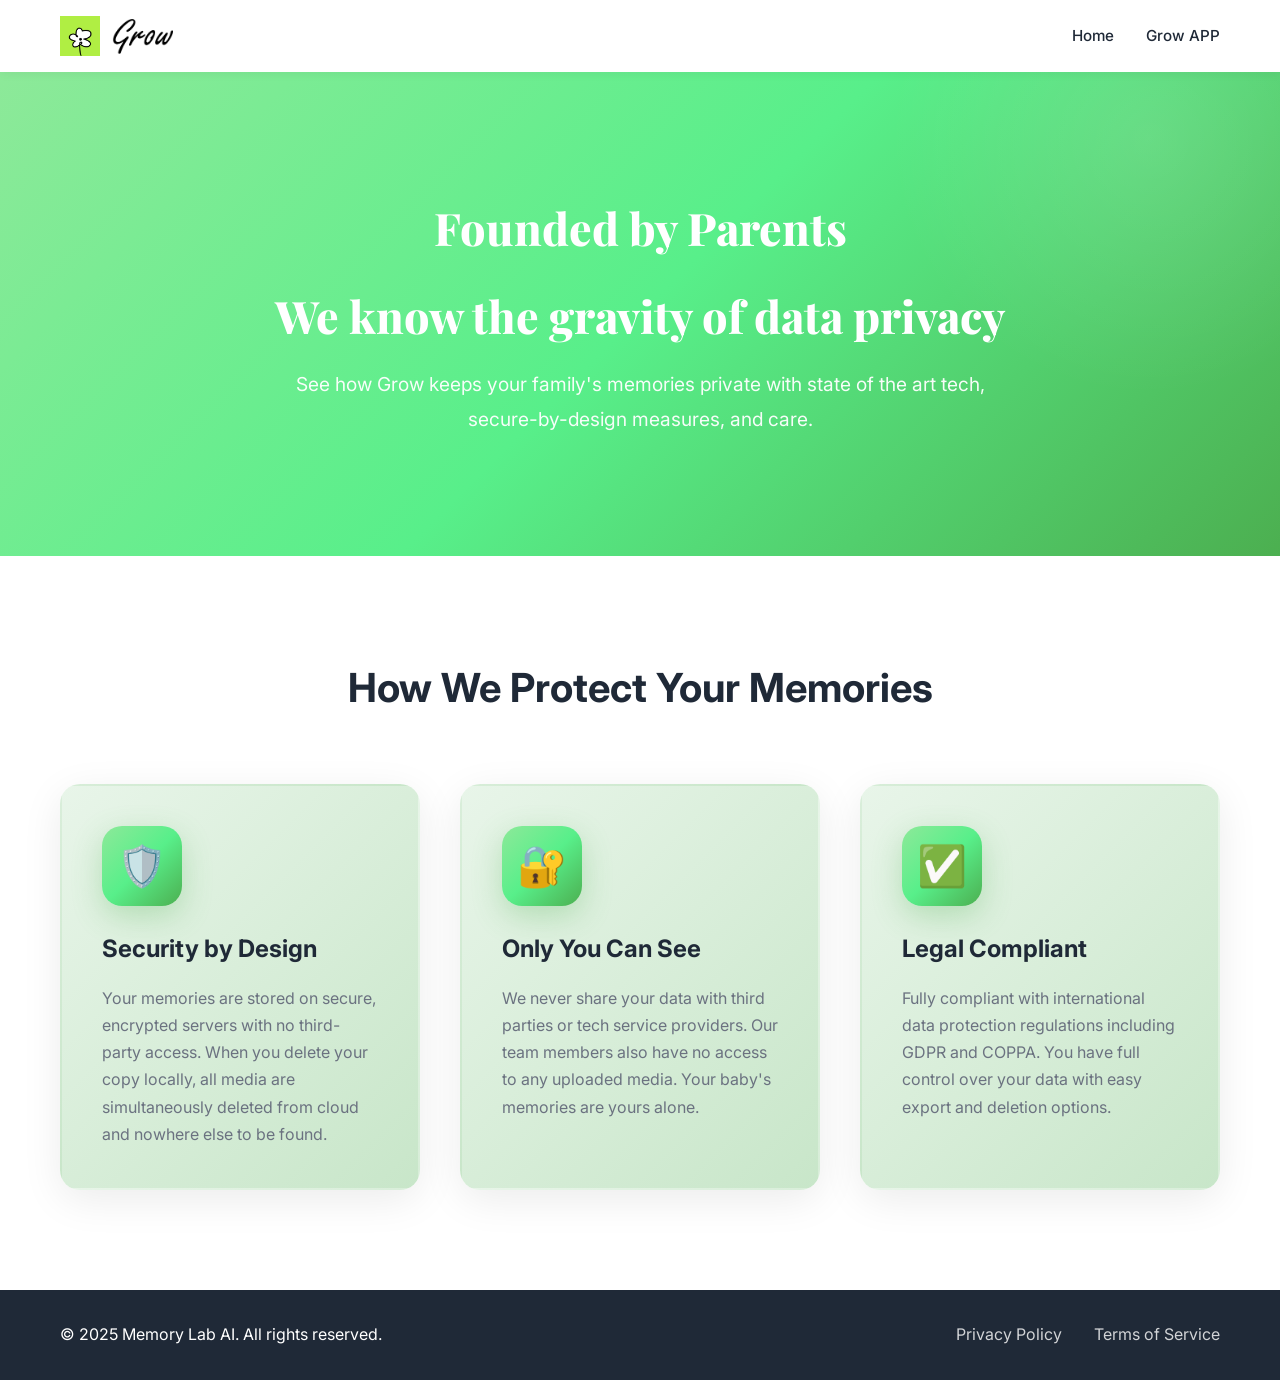
==== data-privacy.html @ 73a9a02c "for production" ====
<!DOCTYPE html>
<html lang="en">
<head>
    <meta charset="UTF-8">
    <meta name="viewport" content="width=device-width, initial-scale=1.0">
    <meta name="description" content="Learn how Grow by Memory Lab AI protects your family's memories with encryption, secure cloud storage, and privacy-first safeguards.">
    <title>Data Privacy &amp; Security | Grow</title>
    <link rel="stylesheet" href="styles.css">
    <link rel="preconnect" href="https://fonts.googleapis.com">
    <link rel="preconnect" href="https://fonts.gstatic.com" crossorigin>
    <link href="https://fonts.googleapis.com/css2?family=Inter:wght@300;400;500;600;700;800&family=Playfair+Display:wght@400;600;700&display=swap" rel="stylesheet">
    <style>
        :root {
            --grow-primary: #4caf50;
            --grow-secondary: #66bb6a;
            --grow-accent: #81c784;
            --grow-soft: #e8f5e9;
            --grow-gradient: linear-gradient(135deg, #8de999 0%, #58ef8a 50%, #4caf50 100%);
            --grow-gradient-soft: linear-gradient(135deg, #e8f5e9 0%, #c8e6c9 100%);
        }

        body {
            font-family: 'Inter', sans-serif;
            overflow-x: hidden;
        }

        .page-hero {
            background: var(--grow-gradient);
            color: white;
            text-align: center;
            padding: 120px 0;
            position: relative;
            overflow: hidden;
        }

        .page-hero::after {
            content: '';
            position: absolute;
            top: -40%;
            right: -10%;
            width: 520px;
            height: 520px;
            background: radial-gradient(circle, rgba(255,255,255,0.12) 0%, transparent 70%);
            border-radius: 50%;
        }

        .page-hero-content {
            position: relative;
            max-width: 800px;
            margin: 0 auto;
            z-index: 1;
        }

        .page-hero h1 {
            font-size: 2.8rem;
            margin-bottom: 1rem;
            font-weight: 800;
            font-family: 'Playfair Display', serif;
        }

        .page-hero p {
            font-size: 1.2rem;
            line-height: 1.8;
            opacity: 0.95;
        }

        .grow-security {
            padding: 100px 0;
            background: white;
        }

        .grow-security-grid {
            display: grid;
            grid-template-columns: repeat(auto-fit, minmax(280px, 1fr));
            gap: 2.5rem;
            margin-top: 4rem;
        }

        .grow-security-card {
            background: var(--grow-gradient-soft);
            padding: 2.5rem;
            border-radius: 20px;
            box-shadow: 0 10px 40px rgba(0,0,0,0.08);
            transition: all 0.4s cubic-bezier(0.175, 0.885, 0.32, 1.275);
            position: relative;
            overflow: hidden;
            border: 2px solid transparent;
        }

        .grow-security-card::before {
            content: '';
            position: absolute;
            top: 0;
            left: 0;
            width: 100%;
            height: 4px;
            background: var(--grow-gradient);
            transform: scaleX(0);
            transition: transform 0.4s ease;
        }

        .grow-security-card:hover {
            transform: translateY(-10px);
            box-shadow: 0 20px 60px rgba(76, 175, 80, 0.2);
            border-color: var(--grow-primary);
        }

        .grow-security-card:hover::before {
            transform: scaleX(1);
        }

        .grow-security-icon {
            width: 80px;
            height: 80px;
            border-radius: 20px;
            background: var(--grow-gradient);
            display: flex;
            align-items: center;
            justify-content: center;
            font-size: 2.5rem;
            margin-bottom: 1.5rem;
            box-shadow: 0 10px 30px rgba(76, 175, 80, 0.3);
        }

        .grow-security-card h3 {
            font-size: 1.5rem;
            margin-bottom: 1rem;
            color: var(--text-dark);
            font-weight: 700;
        }

        .grow-security-card p {
            color: var(--text-light);
            line-height: 1.7;
            font-size: 1rem;
        }

        .grow-cta {
            background: var(--grow-gradient);
            color: white;
            padding: 100px 0;
            text-align: center;
            position: relative;
            overflow: hidden;
        }

        .grow-cta::before {
            content: '';
            position: absolute;
            top: -50%;
            left: -20%;
            width: 800px;
            height: 800px;
            background: radial-gradient(circle, rgba(255,255,255,0.1) 0%, transparent 70%);
            border-radius: 50%;
        }

        .grow-cta-content {
            position: relative;
            z-index: 2;
            max-width: 700px;
            margin: 0 auto;
        }

        .grow-cta h2 {
            font-size: 2.5rem;
            font-weight: 800;
            margin-bottom: 1.5rem;
            font-family: 'Playfair Display', serif;
        }

        .grow-cta p {
            font-size: 1.2rem;
            margin-bottom: 2rem;
            opacity: 0.95;
            line-height: 1.7;
        }

        .grow-btn {
            padding: 16px 42px;
            font-size: 1.05rem;
            font-weight: 600;
            border-radius: 50px;
            text-decoration: none;
            display: inline-block;
            transition: all 0.3s ease;
            background: white;
            color: var(--grow-primary);
            box-shadow: 0 10px 40px rgba(0,0,0,0.2);
        }

        .grow-btn:hover {
            transform: translateY(-3px);
            box-shadow: 0 15px 50px rgba(0,0,0,0.3);
        }
    </style>
</head>
<body>
    <nav class="navbar">
        <div class="container">
            <div class="nav-brand">
                <a href="index.html" class="nav-brand-link">
                    <img src="assets/logo.png" alt="Memory Lab AI" class="nav-logo">
                    <img src="assets/grow.png" alt="Grow" class="nav-logo nav-logo-grow">
                </a>
            </div>
            <ul class="nav-menu">
                <li><a href="index.html">Home</a></li>
                <li><a href="grow.html">Grow APP</a></li>
            </ul>
        </div>
    </nav>

    <header class="page-hero">
        <div class="container page-hero-content">
            <h1>Founded by Parents</h1>
            <h1>We know the gravity of data privacy</h1>

            <p>See how Grow keeps your family's memories private with state of the art tech, secure-by-design measures, and care.</p>
        </div>
    </header>

    <main>
        <section class="grow-security">
            <div class="container">
                <h2 class="section-title" style="color: var(--text-dark);">How We Protect Your Memories</h2>
                <div class="grow-security-grid">
                    <div class="grow-security-card">
                        <div class="grow-security-icon">🛡️</div>
                        <h3>Security by Design</h3>
                        <p>Your memories are stored on secure, encrypted servers with no third-party access. When you delete your copy locally, all media are simultaneously deleted from cloud and nowhere else to be found.</p>
                    </div>
                    <div class="grow-security-card">
                        <div class="grow-security-icon">🔐</div>
                        <h3>Only You Can See</h3>
                        <p>We never share your data with third parties or tech service providers. Our team members also have no access to any uploaded media. Your baby's memories are yours alone.</p>
                    </div>
                    <div class="grow-security-card">
                        <div class="grow-security-icon">✅</div>
                        <h3>Legal Compliant</h3>
                        <p>Fully compliant with international data protection regulations including GDPR and COPPA. You have full control over your data with easy export and deletion options.</p>
                    </div>
                </div>
            </div>
        </section>

    </main>

    <footer class="footer">
        <div class="container">
            <div class="footer-content">
                <p>&copy; 2025 Memory Lab AI. All rights reserved.</p>
                <div class="footer-links">
                    <a href="privacy.html">Privacy Policy</a>
                    <a href="terms.html">Terms of Service</a>
                </div>
            </div>
        </div>
    </footer>

    <script src="script.js"></script>
</body>
</html>
---- styles.css ----
/* Reset and Base Styles */
* {
    margin: 0;
    padding: 0;
    box-sizing: border-box;
}

:root {
    --primary-color: #6366f1;
    --primary-dark: #4f46e5;
    --secondary-color: #8b5cf6;
    --text-dark: #1f2937;
    --text-light: #6b7280;
    --background: #ffffff;
    --background-alt: #f9fafb;
    --border-color: #e5e7eb;
    --gradient: linear-gradient(135deg, #6366f1 0%, #8b5cf6 100%);
}

html {
    scroll-behavior: smooth;
}

body {
    font-family: 'Inter', -apple-system, BlinkMacSystemFont, 'Segoe UI', Roboto, Oxygen, Ubuntu, Cantarell, sans-serif;
    line-height: 1.6;
    color: var(--text-dark);
    background-color: var(--background);
}

.container {
    max-width: 1200px;
    margin: 0 auto;
    padding: 0 20px;
}

/* Navigation */
.navbar {
    background: var(--background);
    box-shadow: 0 2px 10px rgba(0, 0, 0, 0.05);
    position: sticky;
    top: 0;
    z-index: 1000;
    padding: 1rem 0;
}

.navbar .container {
    display: flex;
    justify-content: space-between;
    align-items: center;
}

.nav-brand h1 {
    font-size: 1.5rem;
    font-weight: 700;
    background: var(--gradient);
    -webkit-background-clip: text;
    -webkit-text-fill-color: transparent;
    background-clip: text;
}

.nav-brand-link {
    display: flex;
    align-items: center;
    gap: 12px;
    text-decoration: none;
    transition: opacity 0.3s ease;
}

.nav-brand-link:hover {
    opacity: 0.9;
}

.nav-logo {
    height: 40px;
    width: auto;
    transition: all 0.3s ease;
    display: block;
}

.nav-logo-grow {
    height: 35px;
}

.nav-brand-link:hover .nav-logo {
    transform: scale(1.05);
}

.nav-menu {
    display: flex;
    list-style: none;
    gap: 2rem;
    align-items: center;
}

.nav-menu a {
    color: var(--text-dark);
    text-decoration: none;
    font-weight: 500;
    font-size: 0.95rem;
    transition: color 0.3s ease;
}

.nav-menu a:hover {
    color: var(--primary-color);
}

/* Hero Section */
.hero {
    background: var(--gradient);
    color: white;
    padding: 100px 0;
    text-align: center;
}

.hero-content {
    max-width: 800px;
    margin: 0 auto;
}

.hero-title {
    font-size: 3rem;
    font-weight: 700;
    margin-bottom: 1.5rem;
    line-height: 1.2;
}

.hero-subtitle {
    font-size: 1.25rem;
    margin-bottom: 2.5rem;
    opacity: 0.95;
    line-height: 1.7;
}

.hero-buttons {
    display: flex;
    gap: 1rem;
    justify-content: center;
    flex-wrap: wrap;
}

.btn {
    padding: 14px 32px;
    font-size: 1rem;
    font-weight: 600;
    border-radius: 8px;
    text-decoration: none;
    transition: all 0.3s ease;
    display: inline-block;
}

.btn-primary {
    background: white;
    color: var(--primary-color);
}

.btn-primary:hover {
    transform: translateY(-2px);
    box-shadow: 0 10px 25px rgba(0, 0, 0, 0.2);
}

.btn-secondary {
    background: transparent;
    color: white;
    border: 2px solid white;
}

.btn-secondary:hover {
    background: white;
    color: var(--primary-color);
}

/* Section Styles */
section {
    padding: 80px 0;
}

.section-title {
    font-size: 2.5rem;
    font-weight: 700;
    text-align: center;
    margin-bottom: 3rem;
    color: var(--text-dark);
}

/* About Section */
.about {
    background: var(--background-alt);
}

.about-content {
    max-width: 800px;
    margin: 0 auto;
}

.about-content p {
    font-size: 1.125rem;
    line-height: 1.8;
    color: var(--text-light);
    margin-bottom: 1.5rem;
}

/* Research Section */
.research {
    background: var(--background);
}

.research-grid {
    display: grid;
    grid-template-columns: repeat(auto-fit, minmax(300px, 1fr));
    gap: 2rem;
    margin-top: 3rem;
}

.research-card {
    background: white;
    padding: 2.5rem;
    border-radius: 12px;
    box-shadow: 0 4px 20px rgba(0, 0, 0, 0.08);
    transition: transform 0.3s ease, box-shadow 0.3s ease;
}

.research-card:hover {
    transform: translateY(-5px);
    box-shadow: 0 8px 30px rgba(0, 0, 0, 0.12);
}

.card-icon {
    font-size: 3rem;
    margin-bottom: 1rem;
}

.research-card h3 {
    font-size: 1.5rem;
    margin-bottom: 1rem;
    color: var(--text-dark);
}

.research-card p {
    color: var(--text-light);
    line-height: 1.7;
}

/* Contact Section */
.contact {
    background: var(--background-alt);
}

.contact-content {
    max-width: 600px;
    margin: 0 auto;
    text-align: center;
}

.contact-content p {
    font-size: 1.125rem;
    color: var(--text-light);
    margin-bottom: 2rem;
}

.contact-info {
    background: white;
    padding: 2rem;
    border-radius: 12px;
    box-shadow: 0 4px 20px rgba(0, 0, 0, 0.08);
    text-align: left;
}

.contact-item {
    padding: 1rem 0;
    border-bottom: 1px solid var(--border-color);
    font-size: 1rem;
}

.contact-item:last-child {
    border-bottom: none;
}

.contact-item strong {
    color: var(--text-dark);
    font-weight: 600;
}

.contact-item a {
    color: var(--primary-color);
    text-decoration: none;
    transition: color 0.3s ease;
}

.contact-item a:hover {
    color: var(--primary-dark);
}

/* Footer */
.footer {
    background: var(--text-dark);
    color: white;
    padding: 2rem 0;
    text-align: center;
}

.footer-content {
    display: flex;
    justify-content: space-between;
    align-items: center;
    flex-wrap: wrap;
    gap: 1rem;
}

.footer-links {
    display: flex;
    gap: 2rem;
}

.footer-links a {
    color: white;
    text-decoration: none;
    opacity: 0.8;
    transition: opacity 0.3s ease;
}

.footer-links a:hover {
    opacity: 1;
}

/* Responsive Design */
@media (max-width: 768px) {
    .nav-menu {
        gap: 1rem;
        font-size: 0.875rem;
    }

    .hero-title {
        font-size: 2rem;
    }

    .hero-subtitle {
        font-size: 1rem;
    }

    .section-title {
        font-size: 2rem;
    }

    .research-grid {
        grid-template-columns: 1fr;
    }

    .footer-content {
        flex-direction: column;
        text-align: center;
    }
}

@media (max-width: 480px) {
    .nav-menu {
        flex-direction: column;
        gap: 0.5rem;
    }

    .hero {
        padding: 60px 0;
    }

    section {
        padding: 60px 0;
    }
}
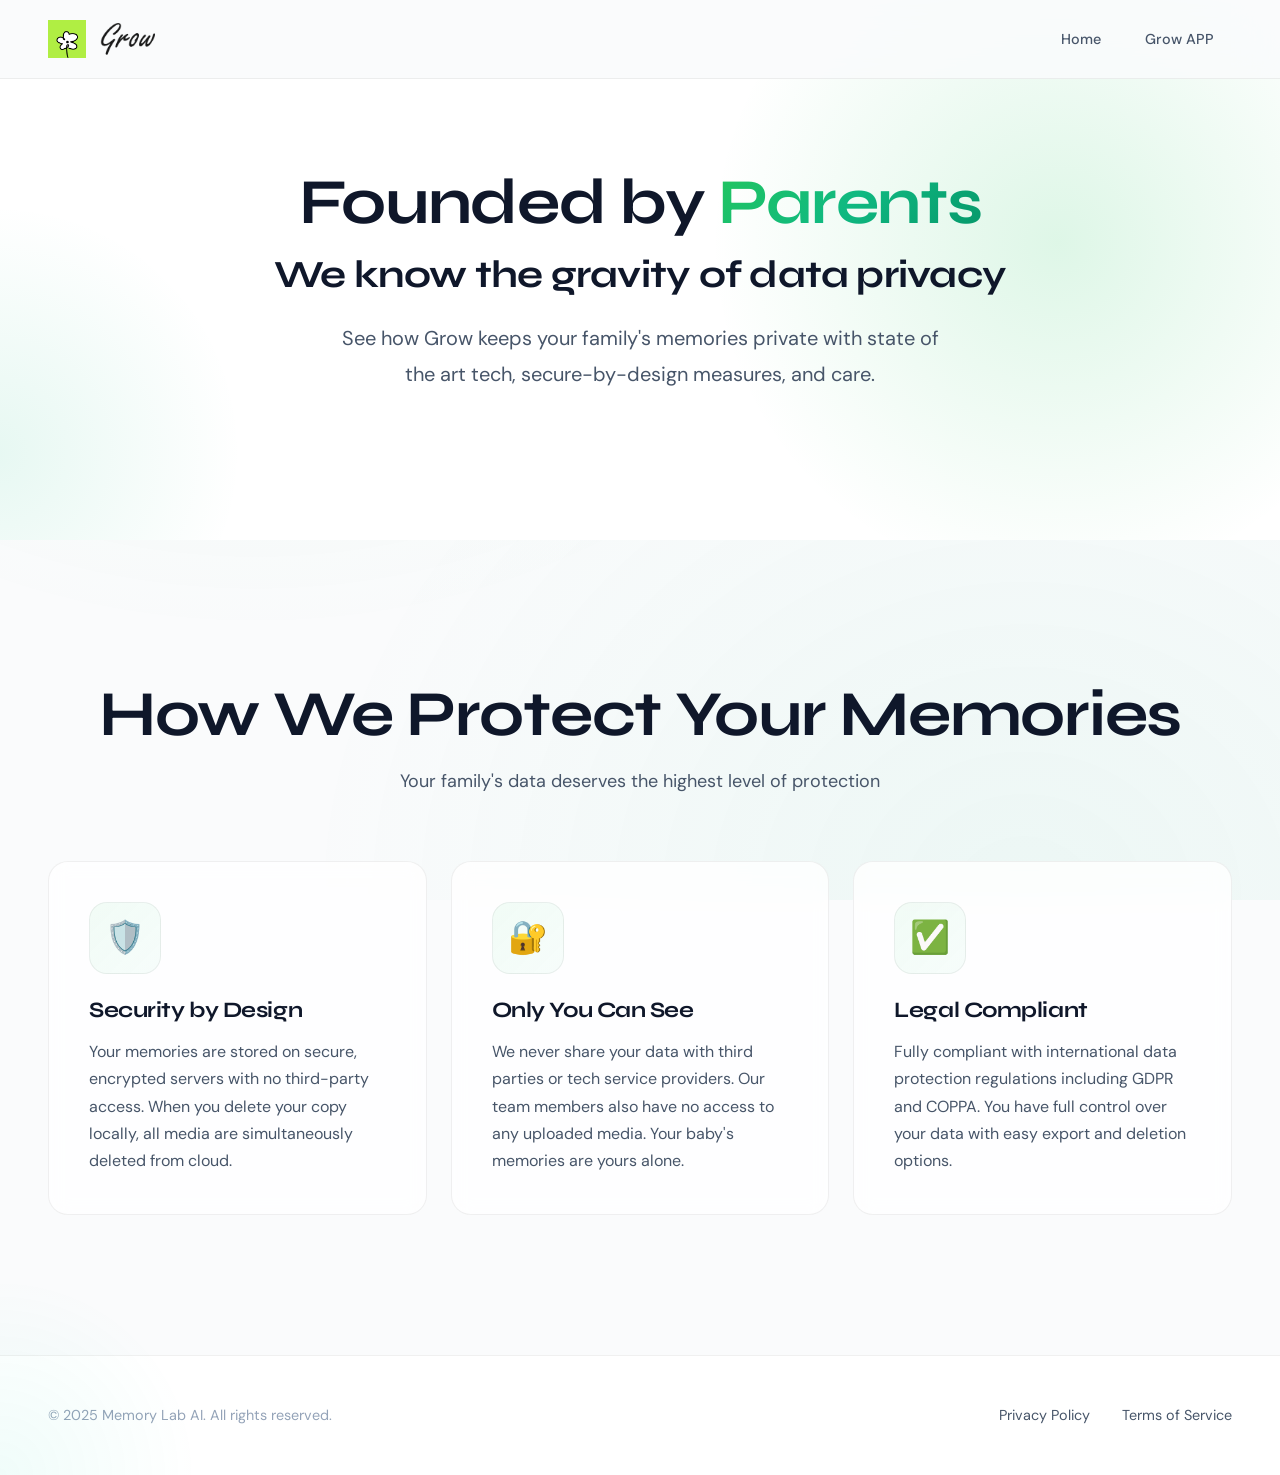
==== commit 83cb7155: "update data privacy page" ====
--- a/data-privacy.html
+++ b/data-privacy.html
@@ -5,193 +5,559 @@
     <meta name="viewport" content="width=device-width, initial-scale=1.0">
     <meta name="description" content="Learn how Grow by Memory Lab AI protects your family's memories with encryption, secure cloud storage, and privacy-first safeguards.">
     <title>Data Privacy &amp; Security | Grow</title>
-    <link rel="stylesheet" href="styles.css">
     <link rel="preconnect" href="https://fonts.googleapis.com">
     <link rel="preconnect" href="https://fonts.gstatic.com" crossorigin>
-    <link href="https://fonts.googleapis.com/css2?family=Inter:wght@300;400;500;600;700;800&family=Playfair+Display:wght@400;600;700&display=swap" rel="stylesheet">
+    <link href="https://fonts.googleapis.com/css2?family=DM+Sans:ital,opsz,wght@0,9..40,300;0,9..40,400;0,9..40,500;0,9..40,600;0,9..40,700&family=Syne:wght@400;500;600;700;800&display=swap" rel="stylesheet">
     <style>
+        /* ==========================================
+           Light Theme Design System
+           ========================================== */
+        
+        * {
+            margin: 0;
+            padding: 0;
+            box-sizing: border-box;
+        }
+
         :root {
-            --grow-primary: #4caf50;
-            --grow-secondary: #66bb6a;
-            --grow-accent: #81c784;
-            --grow-soft: #e8f5e9;
-            --grow-gradient: linear-gradient(135deg, #8de999 0%, #58ef8a 50%, #4caf50 100%);
-            --grow-gradient-soft: linear-gradient(135deg, #e8f5e9 0%, #c8e6c9 100%);
+            /* Light, airy color palette */
+            --bg-primary: #fafbfc;
+            --bg-secondary: #ffffff;
+            --bg-elevated: #f3f5f7;
+            --bg-card: rgba(255, 255, 255, 0.8);
+            
+            /* Grow green accent */
+            --accent-primary: #22c55e;
+            --accent-secondary: #16a34a;
+            --accent-glow: rgba(34, 197, 94, 0.25);
+            --accent-subtle: rgba(34, 197, 94, 0.08);
+            
+            /* Text hierarchy */
+            --text-primary: #0f172a;
+            --text-secondary: #475569;
+            --text-muted: #94a3b8;
+            
+            /* Gradients */
+            --gradient-accent: linear-gradient(135deg, #22c55e 0%, #10b981 50%, #059669 100%);
+            --gradient-card: linear-gradient(135deg, rgba(34, 197, 94, 0.06) 0%, rgba(16, 185, 129, 0.03) 100%);
+            --gradient-mesh: radial-gradient(ellipse at 20% 0%, rgba(34, 197, 94, 0.08) 0%, transparent 50%),
+                             radial-gradient(ellipse at 80% 100%, rgba(16, 185, 129, 0.06) 0%, transparent 50%);
+            
+            /* Borders */
+            --border-subtle: rgba(0, 0, 0, 0.06);
+            --border-accent: rgba(34, 197, 94, 0.3);
+            
+            /* Spacing */
+            --section-padding: clamp(80px, 12vw, 140px);
+            
+            /* Transitions */
+            --transition-fast: 0.2s cubic-bezier(0.4, 0, 0.2, 1);
+            --transition-smooth: 0.4s cubic-bezier(0.4, 0, 0.2, 1);
+            --transition-bounce: 0.5s cubic-bezier(0.34, 1.56, 0.64, 1);
+        }
+
+        html {
+            scroll-behavior: smooth;
         }
 
         body {
-            font-family: 'Inter', sans-serif;
+            font-family: 'DM Sans', -apple-system, BlinkMacSystemFont, sans-serif;
+            line-height: 1.6;
+            color: var(--text-primary);
+            background-color: var(--bg-primary);
             overflow-x: hidden;
         }
 
-        .page-hero {
-            background: var(--grow-gradient);
-            color: white;
+        /* Background ambient effect */
+        body::before {
+            content: '';
+            position: fixed;
+            top: 0;
+            left: 0;
+            right: 0;
+            bottom: 0;
+            background: var(--gradient-mesh);
+            pointer-events: none;
+            z-index: -1;
+        }
+
+        .container {
+            max-width: 1280px;
+            margin: 0 auto;
+            padding: 0 clamp(20px, 5vw, 48px);
+        }
+
+        /* ==========================================
+           Typography
+           ========================================== */
+           
+        h1, h2, h3, h4 {
+            font-family: 'Syne', sans-serif;
+            font-weight: 700;
+            letter-spacing: -0.02em;
+            line-height: 1.1;
+        }
+
+        .section-title {
+            font-size: clamp(2.5rem, 5vw, 4rem);
             text-align: center;
-            padding: 120px 0;
+            margin-bottom: 1rem;
+            color: var(--text-primary);
+        }
+
+        .section-subtitle {
+            text-align: center;
+            color: var(--text-secondary);
+            font-size: 1.125rem;
+            max-width: 600px;
+            margin: 0 auto 4rem;
+            line-height: 1.7;
+        }
+
+        /* ==========================================
+           Navigation
+           ========================================== */
+           
+        .navbar {
+            position: fixed;
+            top: 0;
+            left: 0;
+            right: 0;
+            z-index: 1000;
+            padding: 1.25rem 0;
+            background: rgba(250, 251, 252, 0.85);
+            backdrop-filter: blur(20px);
+            -webkit-backdrop-filter: blur(20px);
+            border-bottom: 1px solid var(--border-subtle);
+            transition: var(--transition-smooth);
+        }
+
+        .navbar.scrolled {
+            padding: 0.875rem 0;
+            background: rgba(255, 255, 255, 0.95);
+            box-shadow: 0 4px 24px rgba(0, 0, 0, 0.06);
+        }
+
+        .navbar .container {
+            display: flex;
+            justify-content: space-between;
+            align-items: center;
+        }
+
+        .nav-brand-link {
+            display: flex;
+            align-items: center;
+            gap: 14px;
+            text-decoration: none;
+            transition: var(--transition-smooth);
+        }
+
+        .nav-brand-link:hover {
+            transform: translateX(4px);
+        }
+
+        .nav-logo {
+            height: 38px;
+            width: auto;
+            transition: var(--transition-smooth);
+        }
+
+        .nav-logo-grow {
+            height: 32px;
+            opacity: 0.9;
+        }
+
+        .nav-brand h1 {
+            font-family: 'Syne', sans-serif;
+            font-size: 1.35rem;
+            font-weight: 700;
+            background: var(--gradient-accent);
+            -webkit-background-clip: text;
+            -webkit-text-fill-color: transparent;
+            background-clip: text;
+            letter-spacing: -0.02em;
+        }
+
+        .nav-menu {
+            display: flex;
+            list-style: none;
+            gap: 0.5rem;
+            align-items: center;
+        }
+
+        .nav-menu li a {
+            color: var(--text-secondary);
+            text-decoration: none;
+            font-weight: 500;
+            font-size: 0.9rem;
+            padding: 0.625rem 1.125rem;
+            border-radius: 8px;
+            transition: var(--transition-fast);
+            position: relative;
+        }
+
+        .nav-menu li a:hover {
+            color: var(--text-primary);
+            background: var(--accent-subtle);
+        }
+
+        /* ==========================================
+           Hero Section
+           ========================================== */
+           
+        .hero {
+            min-height: 60vh;
+            display: flex;
+            align-items: center;
+            padding: 160px 0 var(--section-padding);
             position: relative;
             overflow: hidden;
-        }
-
-        .page-hero::after {
+            background: var(--bg-secondary);
+        }
+
+        /* Animated gradient orbs */
+        .hero::before {
             content: '';
             position: absolute;
-            top: -40%;
+            top: -20%;
             right: -10%;
-            width: 520px;
-            height: 520px;
-            background: radial-gradient(circle, rgba(255,255,255,0.12) 0%, transparent 70%);
+            width: 60vw;
+            height: 60vw;
+            max-width: 700px;
+            max-height: 700px;
+            background: radial-gradient(circle, rgba(34, 197, 94, 0.15) 0%, transparent 70%);
+            animation: float 20s ease-in-out infinite;
+            pointer-events: none;
+        }
+
+        .hero::after {
+            content: '';
+            position: absolute;
+            bottom: -30%;
+            left: -20%;
+            width: 50vw;
+            height: 50vw;
+            max-width: 500px;
+            max-height: 500px;
+            background: radial-gradient(circle, rgba(16, 185, 129, 0.1) 0%, transparent 70%);
+            animation: float 25s ease-in-out infinite reverse;
+            pointer-events: none;
+        }
+
+        @keyframes float {
+            0%, 100% { transform: translate(0, 0) scale(1); }
+            33% { transform: translate(30px, -30px) scale(1.05); }
+            66% { transform: translate(-20px, 20px) scale(0.95); }
+        }
+
+        .hero-content {
+            max-width: 800px;
+            position: relative;
+            z-index: 1;
+            text-align: center;
+            margin: 0 auto;
+        }
+
+        .hero-badge {
+            display: inline-flex;
+            align-items: center;
+            gap: 8px;
+            padding: 8px 16px;
+            background: var(--accent-subtle);
+            border: 1px solid var(--border-accent);
+            border-radius: 100px;
+            font-size: 0.875rem;
+            font-weight: 500;
+            color: var(--accent-secondary);
+            margin-bottom: 2rem;
+            animation: fadeInUp 0.8s ease-out;
+        }
+
+        .hero-badge::before {
+            content: '';
+            width: 8px;
+            height: 8px;
+            background: var(--accent-primary);
             border-radius: 50%;
-        }
-
-        .page-hero-content {
+            animation: pulse 2s ease-in-out infinite;
+        }
+
+        @keyframes pulse {
+            0%, 100% { opacity: 1; transform: scale(1); }
+            50% { opacity: 0.5; transform: scale(1.2); }
+        }
+
+        .hero-title {
+            font-size: clamp(2.5rem, 5vw, 4rem);
+            margin-bottom: 1.5rem;
+            color: var(--text-primary);
+            animation: fadeInUp 0.8s ease-out 0.1s backwards;
+        }
+
+        .hero-title .highlight {
+            background: var(--gradient-accent);
+            -webkit-background-clip: text;
+            -webkit-text-fill-color: transparent;
+            background-clip: text;
+        }
+
+        .hero-subtitle {
+            font-size: clamp(1.125rem, 2vw, 1.25rem);
+            color: var(--text-secondary);
+            max-width: 600px;
+            line-height: 1.8;
+            margin: 0 auto;
+            animation: fadeInUp 0.8s ease-out 0.2s backwards;
+        }
+
+        @keyframes fadeInUp {
+            from {
+                opacity: 0;
+                transform: translateY(30px);
+            }
+            to {
+                opacity: 1;
+                transform: translateY(0);
+            }
+        }
+
+        /* ==========================================
+           Security Section
+           ========================================== */
+           
+        .security {
+            padding: var(--section-padding) 0;
             position: relative;
-            max-width: 800px;
-            margin: 0 auto;
-            z-index: 1;
-        }
-
-        .page-hero h1 {
-            font-size: 2.8rem;
-            margin-bottom: 1rem;
-            font-weight: 800;
-            font-family: 'Playfair Display', serif;
-        }
-
-        .page-hero p {
-            font-size: 1.2rem;
-            line-height: 1.8;
-            opacity: 0.95;
-        }
-
-        .grow-security {
-            padding: 100px 0;
-            background: white;
-        }
-
-        .grow-security-grid {
+        }
+
+        .security-grid {
             display: grid;
-            grid-template-columns: repeat(auto-fit, minmax(280px, 1fr));
-            gap: 2.5rem;
-            margin-top: 4rem;
-        }
-
-        .grow-security-card {
-            background: var(--grow-gradient-soft);
+            grid-template-columns: repeat(auto-fit, minmax(340px, 1fr));
+            gap: 1.5rem;
+        }
+
+        .security-card {
+            background: var(--bg-card);
+            border: 1px solid var(--border-subtle);
+            border-radius: 20px;
             padding: 2.5rem;
-            border-radius: 20px;
-            box-shadow: 0 10px 40px rgba(0,0,0,0.08);
-            transition: all 0.4s cubic-bezier(0.175, 0.885, 0.32, 1.275);
             position: relative;
             overflow: hidden;
-            border: 2px solid transparent;
-        }
-
-        .grow-security-card::before {
+            transition: var(--transition-smooth);
+            backdrop-filter: blur(10px);
+        }
+
+        .security-card::before {
             content: '';
             position: absolute;
             top: 0;
             left: 0;
-            width: 100%;
-            height: 4px;
-            background: var(--grow-gradient);
-            transform: scaleX(0);
-            transition: transform 0.4s ease;
-        }
-
-        .grow-security-card:hover {
-            transform: translateY(-10px);
-            box-shadow: 0 20px 60px rgba(76, 175, 80, 0.2);
-            border-color: var(--grow-primary);
-        }
-
-        .grow-security-card:hover::before {
-            transform: scaleX(1);
-        }
-
-        .grow-security-icon {
-            width: 80px;
-            height: 80px;
-            border-radius: 20px;
-            background: var(--grow-gradient);
+            right: 0;
+            height: 3px;
+            background: var(--gradient-accent);
+            opacity: 0;
+            transition: var(--transition-smooth);
+        }
+
+        .security-card:hover {
+            transform: translateY(-8px);
+            border-color: var(--border-accent);
+            box-shadow: 0 20px 60px rgba(34, 197, 94, 0.12),
+                        0 8px 24px rgba(0, 0, 0, 0.06);
+        }
+
+        .security-card:hover::before {
+            opacity: 1;
+        }
+
+        .card-icon {
+            width: 72px;
+            height: 72px;
             display: flex;
             align-items: center;
             justify-content: center;
-            font-size: 2.5rem;
+            font-size: 2rem;
+            background: var(--gradient-card);
+            border: 1px solid var(--border-subtle);
+            border-radius: 18px;
             margin-bottom: 1.5rem;
-            box-shadow: 0 10px 30px rgba(76, 175, 80, 0.3);
-        }
-
-        .grow-security-card h3 {
-            font-size: 1.5rem;
+            transition: var(--transition-smooth);
+        }
+
+        .security-card:hover .card-icon {
+            border-color: var(--border-accent);
+            transform: scale(1.05);
+            box-shadow: 0 8px 24px var(--accent-glow);
+        }
+
+        .security-card h3 {
+            font-size: 1.375rem;
             margin-bottom: 1rem;
-            color: var(--text-dark);
-            font-weight: 700;
-        }
-
-        .grow-security-card p {
-            color: var(--text-light);
+            color: var(--text-primary);
+            font-family: 'Syne', sans-serif;
+        }
+
+        .security-card p {
+            color: var(--text-secondary);
             line-height: 1.7;
             font-size: 1rem;
         }
 
-        .grow-cta {
-            background: var(--grow-gradient);
+        /* ==========================================
+           Footer
+           ========================================== */
+           
+        .footer {
+            background: var(--bg-secondary);
+            padding: 3rem 0;
+            border-top: 1px solid var(--border-subtle);
+        }
+
+        .footer-content {
+            display: flex;
+            justify-content: space-between;
+            align-items: center;
+            flex-wrap: wrap;
+            gap: 1.5rem;
+        }
+
+        .footer-content p {
+            color: var(--text-muted);
+            font-size: 0.9rem;
+        }
+
+        .footer-links {
+            display: flex;
+            gap: 2rem;
+        }
+
+        .footer-links a {
+            color: var(--text-secondary);
+            text-decoration: none;
+            font-size: 0.9rem;
+            transition: var(--transition-fast);
+        }
+
+        .footer-links a:hover {
+            color: var(--accent-primary);
+        }
+
+        /* ==========================================
+           Scroll Animations
+           ========================================== */
+           
+        .reveal {
+            opacity: 0;
+            transform: translateY(40px);
+            transition: opacity 0.8s cubic-bezier(0.4, 0, 0.2, 1),
+                        transform 0.8s cubic-bezier(0.4, 0, 0.2, 1);
+            animation: fallback-reveal 0.8s ease-out 1.5s forwards;
+        }
+
+        .reveal.visible {
+            opacity: 1;
+            transform: translateY(0);
+            animation: none;
+        }
+
+        @keyframes fallback-reveal {
+            to {
+                opacity: 1;
+                transform: translateY(0);
+            }
+        }
+
+        @media (prefers-reduced-motion: reduce) {
+            .reveal {
+                opacity: 1;
+                transform: none;
+                animation: none;
+                transition: none;
+            }
+        }
+
+        .reveal-delay-1 { transition-delay: 0.1s; }
+        .reveal-delay-2 { transition-delay: 0.2s; }
+        .reveal-delay-3 { transition-delay: 0.3s; }
+
+        /* ==========================================
+           Responsive Design
+           ========================================== */
+           
+        @media (max-width: 768px) {
+            .nav-menu {
+                gap: 0.25rem;
+            }
+            
+            .nav-menu li a {
+                padding: 0.5rem 0.75rem;
+                font-size: 0.85rem;
+            }
+            
+            .hero {
+                min-height: auto;
+                padding: 140px 0 80px;
+            }
+            
+            .security-grid {
+                grid-template-columns: 1fr;
+            }
+            
+            .footer-content {
+                flex-direction: column;
+                text-align: center;
+            }
+            
+            .footer-links {
+                justify-content: center;
+            }
+        }
+
+        @media (max-width: 480px) {
+            .navbar .container {
+                flex-direction: column;
+                gap: 1rem;
+            }
+            
+            .nav-menu {
+                flex-wrap: wrap;
+                justify-content: center;
+            }
+            
+            .security-card {
+                padding: 2rem;
+            }
+        }
+
+        /* ==========================================
+           Custom Scrollbar
+           ========================================== */
+           
+        ::-webkit-scrollbar {
+            width: 10px;
+        }
+
+        ::-webkit-scrollbar-track {
+            background: var(--bg-primary);
+        }
+
+        ::-webkit-scrollbar-thumb {
+            background: var(--bg-elevated);
+            border-radius: 5px;
+            border: 2px solid var(--bg-primary);
+        }
+
+        ::-webkit-scrollbar-thumb:hover {
+            background: var(--text-muted);
+        }
+
+        /* ==========================================
+           Selection
+           ========================================== */
+           
+        ::selection {
+            background: var(--accent-primary);
             color: white;
-            padding: 100px 0;
-            text-align: center;
-            position: relative;
-            overflow: hidden;
-        }
-
-        .grow-cta::before {
-            content: '';
-            position: absolute;
-            top: -50%;
-            left: -20%;
-            width: 800px;
-            height: 800px;
-            background: radial-gradient(circle, rgba(255,255,255,0.1) 0%, transparent 70%);
-            border-radius: 50%;
-        }
-
-        .grow-cta-content {
-            position: relative;
-            z-index: 2;
-            max-width: 700px;
-            margin: 0 auto;
-        }
-
-        .grow-cta h2 {
-            font-size: 2.5rem;
-            font-weight: 800;
-            margin-bottom: 1.5rem;
-            font-family: 'Playfair Display', serif;
-        }
-
-        .grow-cta p {
-            font-size: 1.2rem;
-            margin-bottom: 2rem;
-            opacity: 0.95;
-            line-height: 1.7;
-        }
-
-        .grow-btn {
-            padding: 16px 42px;
-            font-size: 1.05rem;
-            font-weight: 600;
-            border-radius: 50px;
-            text-decoration: none;
-            display: inline-block;
-            transition: all 0.3s ease;
-            background: white;
-            color: var(--grow-primary);
-            box-shadow: 0 10px 40px rgba(0,0,0,0.2);
-        }
-
-        .grow-btn:hover {
-            transform: translateY(-3px);
-            box-shadow: 0 15px 50px rgba(0,0,0,0.3);
         }
     </style>
 </head>
@@ -211,39 +577,40 @@
         </div>
     </nav>
 
-    <header class="page-hero">
-        <div class="container page-hero-content">
-            <h1>Founded by Parents</h1>
-            <h1>We know the gravity of data privacy</h1>
-
-            <p>See how Grow keeps your family's memories private with state of the art tech, secure-by-design measures, and care.</p>
+    <header class="hero">
+        <div class="container">
+            <div class="hero-content">
+                <h1 class="hero-title">Founded by <span class="highlight">Parents</span></h1>
+                <h2 class="hero-title" style="font-size: clamp(1.5rem, 3vw, 2.5rem); margin-top: -0.5rem;">We know the gravity of data privacy</h2>
+                <p class="hero-subtitle">See how Grow keeps your family's memories private with state of the art tech, secure-by-design measures, and care.</p>
+            </div>
         </div>
     </header>
 
     <main>
-        <section class="grow-security">
+        <section class="security">
             <div class="container">
-                <h2 class="section-title" style="color: var(--text-dark);">How We Protect Your Memories</h2>
-                <div class="grow-security-grid">
-                    <div class="grow-security-card">
-                        <div class="grow-security-icon">🛡️</div>
+                <h2 class="section-title reveal">How We Protect Your Memories</h2>
+                <p class="section-subtitle reveal">Your family's data deserves the highest level of protection</p>
+                <div class="security-grid">
+                    <div class="security-card reveal reveal-delay-1">
+                        <div class="card-icon">🛡️</div>
                         <h3>Security by Design</h3>
-                        <p>Your memories are stored on secure, encrypted servers with no third-party access. When you delete your copy locally, all media are simultaneously deleted from cloud and nowhere else to be found.</p>
+                        <p>Your memories are stored on secure, encrypted servers with no third-party access. When you delete your copy locally, all media are simultaneously deleted from cloud.</p>
                     </div>
-                    <div class="grow-security-card">
-                        <div class="grow-security-icon">🔐</div>
+                    <div class="security-card reveal reveal-delay-2">
+                        <div class="card-icon">🔐</div>
                         <h3>Only You Can See</h3>
                         <p>We never share your data with third parties or tech service providers. Our team members also have no access to any uploaded media. Your baby's memories are yours alone.</p>
                     </div>
-                    <div class="grow-security-card">
-                        <div class="grow-security-icon">✅</div>
+                    <div class="security-card reveal reveal-delay-3">
+                        <div class="card-icon">✅</div>
                         <h3>Legal Compliant</h3>
                         <p>Fully compliant with international data protection regulations including GDPR and COPPA. You have full control over your data with easy export and deletion options.</p>
                     </div>
                 </div>
             </div>
         </section>
-
     </main>
 
     <footer class="footer">
@@ -261,4 +628,3 @@
     <script src="script.js"></script>
 </body>
 </html>
-
